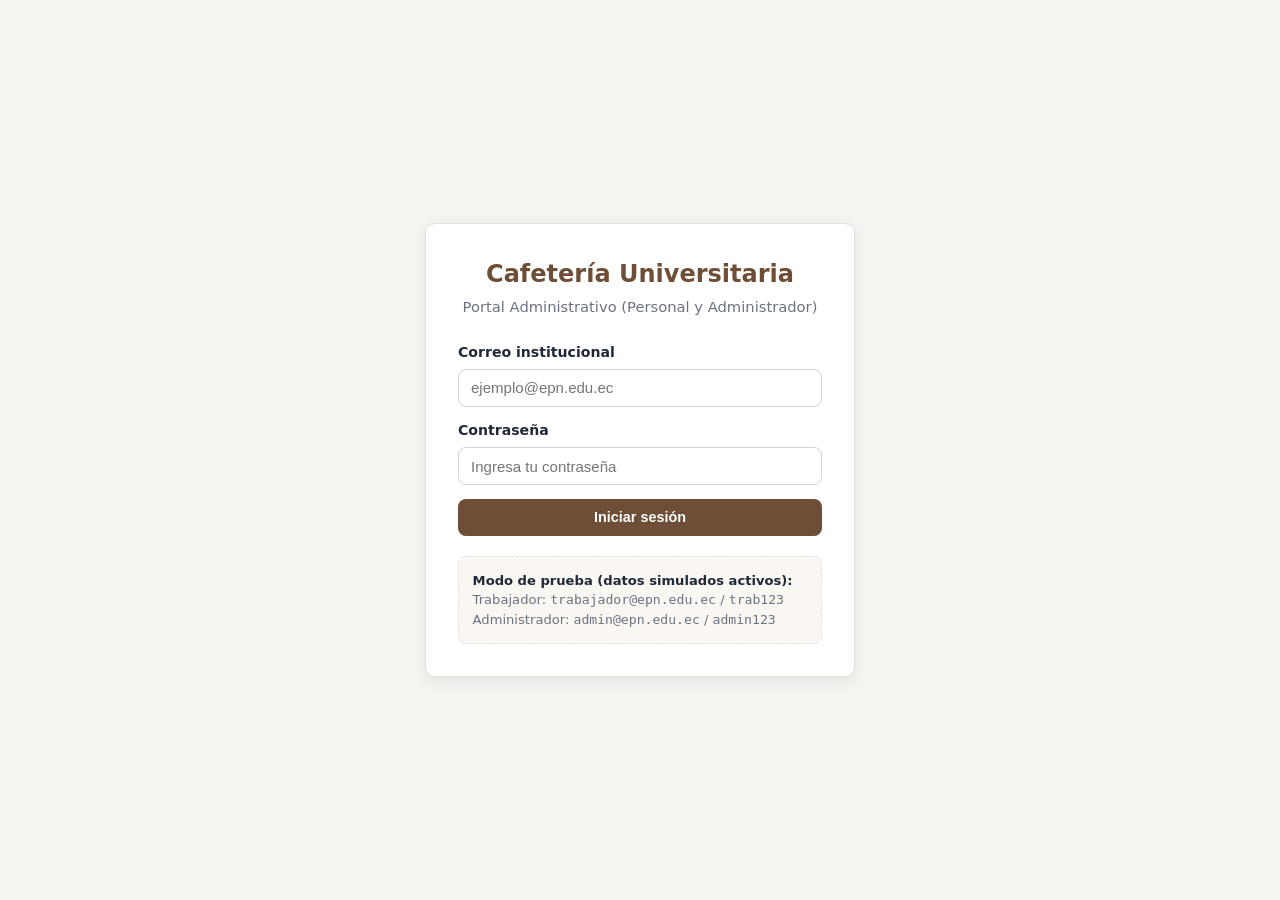
==== cafeteria/src/main/resources/static/admin/index.html @ 7d5e745f "feat: implementar interfaz administrativa modular para trabajador y administrador" ====
<!DOCTYPE html>
<html lang="es">
<head>
  <meta charset="UTF-8" />
  <meta name="viewport" content="width=device-width, initial-scale=1.0" />
  <title>Acceso Administrativo — Cafetería Universitaria</title>
  <link rel="stylesheet" href="css/styles.css" />
</head>
<body class="login-page">
  <!-- Tarjeta principal de inicio de sesión para Trabajador y Administrador -->
  <main class="login-card">
    <header class="login-header">
      <h1>Cafetería Universitaria</h1>
      <p>Portal Administrativo (Personal y Administrador)</p>
    </header>

    <!-- Contenedor dinámico para mostrar errores de autenticación -->
    <div id="login-error" class="alert alert-error hidden" role="alert"></div>

    <form id="form-login" novalidate>
      <div class="form-group">
        <label for="correo">Correo institucional</label>
        <input
          type="email"
          id="correo"
          name="correo"
          placeholder="ejemplo@epn.edu.ec"
          autocomplete="username"
          required
        />
      </div>

      <div class="form-group">
        <label for="contrasena">Contraseña</label>
        <input
          type="password"
          id="contrasena"
          name="contrasena"
          placeholder="Ingresa tu contraseña"
          autocomplete="current-password"
          required
        />
      </div>

      <button type="submit" id="btn-ingresar" class="btn btn-primary btn-block">
        Iniciar sesión
      </button>
    </form>

    <!-- Ayuda visible únicamente cuando la aplicación está en modo simulado (USE_MOCK = true) -->
    <aside id="mock-credentials" class="mock-help hidden">
      <strong>Modo de prueba (datos simulados activos):</strong><br />
      Trabajador: <code>trabajador@epn.edu.ec</code> / <code>trab123</code><br />
      Administrador: <code>admin@epn.edu.ec</code> / <code>admin123</code>
    </aside>
  </main>

  <script type="module" src="js/pages/login.js"></script>
</body>
</html>
---- cafeteria/src/main/resources/static/admin/css/styles.css ----
/* ==========================================================================
   Hoja de estilos del Frontend Administrativo — Cafetería Universitaria
   Diseño limpio, responsivo y de alto contraste para personal y administrador.
   ========================================================================== */

:root {
  --color-primario: #6f4e37;        /* Café espresso */
  --color-primario-oscuro: #4e3422;
  --color-acento: #d97706;          /* Ámbar cálido */
  --color-fondo: #f6f4f1;
  --color-superficie: #ffffff;
  --color-borde: #e5dfd7;
  --color-texto: #1f2937;
  --color-texto-suave: #6b7280;

  --color-exito: #15803d;
  --color-exito-bg: #dcfce7;
  --color-aviso: #b45309;
  --color-aviso-bg: #fef3c7;
  --color-error: #b91c1c;
  --color-error-bg: #fee2e2;
  --color-info: #1d4ed8;
  --color-info-bg: #dbeafe;

  --radio: 10px;
  --sombra: 0 4px 14px rgba(31, 41, 55, 0.08);
}

* {
  box-sizing: border-box;
  margin: 0;
  padding: 0;
}

body {
  font-family: "Segoe UI", system-ui, -apple-system, sans-serif;
  background-color: var(--color-fondo);
  color: var(--color-texto);
  line-height: 1.5;
  min-height: 100vh;
}

/* ==================== Encabezado superior ==================== */
.topbar {
  background-color: var(--color-primario);
  color: #ffffff;
  padding: 1rem 1.5rem;
  display: flex;
  flex-wrap: wrap;
  align-items: center;
  justify-content: space-between;
  gap: 1rem;
  box-shadow: var(--sombra);
}

.topbar-brand h1 {
  font-size: 1.25rem;
  font-weight: 700;
}

.topbar-brand span {
  font-size: 0.85rem;
  opacity: 0.9;
}

.topbar-user {
  display: flex;
  align-items: center;
  gap: 0.75rem;
  font-size: 0.9rem;
}

/* ==================== Contenedor principal ==================== */
.container {
  max-width: 1200px;
  margin: 1.5rem auto;
  padding: 0 1rem 2rem;
}

/* ==================== Pantalla de Login ==================== */
.login-page {
  display: flex;
  align-items: center;
  justify-content: center;
  padding: 1.5rem;
}

.login-card {
  background: var(--color-superficie);
  border: 1px solid var(--color-borde);
  border-radius: var(--radio);
  box-shadow: var(--sombra);
  width: 100%;
  max-width: 430px;
  padding: 2rem;
}

.login-header {
  text-align: center;
  margin-bottom: 1.5rem;
}

.login-header h1 {
  color: var(--color-primario);
  font-size: 1.5rem;
  margin-bottom: 0.25rem;
}

.login-header p {
  color: var(--color-texto-suave);
  font-size: 0.92rem;
}

.mock-help {
  margin-top: 1.25rem;
  padding: 0.85rem;
  background: #faf7f2;
  border: 1px dashed var(--color-borde);
  border-radius: 8px;
  font-size: 0.82rem;
  color: var(--color-texto-suave);
}

.mock-help strong {
  color: var(--color-texto);
}

/* ==================== Tarjetas y Secciones ==================== */
.card {
  background: var(--color-superficie);
  border: 1px solid var(--color-borde);
  border-radius: var(--radio);
  box-shadow: var(--sombra);
  padding: 1.25rem;
  margin-bottom: 1.25rem;
}

.card-header {
  display: flex;
  flex-wrap: wrap;
  align-items: center;
  justify-content: space-between;
  gap: 0.75rem;
  margin-bottom: 1rem;
  padding-bottom: 0.75rem;
  border-bottom: 1px solid var(--color-borde);
}

.card-header h2 {
  font-size: 1.15rem;
  color: var(--color-primario-oscuro);
}

/* ==================== Pestañas de navegación ==================== */
.tabs {
  display: flex;
  flex-wrap: wrap;
  gap: 0.5rem;
  margin-bottom: 1.25rem;
}

.tab-btn {
  background: var(--color-superficie);
  border: 1px solid var(--color-borde);
  color: var(--color-texto);
  padding: 0.65rem 1.1rem;
  border-radius: 8px;
  cursor: pointer;
  font-weight: 600;
  font-size: 0.92rem;
  transition: background 0.15s ease, color 0.15s ease;
}

.tab-btn:hover {
  background: #f3ede5;
}

.tab-btn.active {
  background: var(--color-primario);
  color: #ffffff;
  border-color: var(--color-primario);
}

.tab-panel {
  display: none;
}

.tab-panel.active {
  display: block;
}

/* ==================== Filtros y Formularios ==================== */
.form-grid {
  display: grid;
  grid-template-columns: repeat(auto-fit, minmax(210px, 1fr));
  gap: 1rem;
}

.form-group {
  display: flex;
  flex-direction: column;
  gap: 0.35rem;
  margin-bottom: 0.85rem;
}

.form-group label {
  font-size: 0.88rem;
  font-weight: 600;
  color: var(--color-texto);
}

.form-group input,
.form-group select {
  padding: 0.6rem 0.75rem;
  border: 1px solid #d1d5db;
  border-radius: 8px;
  font-size: 0.94rem;
  background: #ffffff;
}

.form-group input:focus,
.form-group select:focus {
  outline: 2px solid rgba(111, 78, 55, 0.25);
  border-color: var(--color-primario);
}

.toolbar {
  display: flex;
  flex-wrap: wrap;
  align-items: center;
  gap: 0.75rem;
  margin-bottom: 1rem;
}

.toolbar input,
.toolbar select {
  padding: 0.55rem 0.75rem;
  border: 1px solid #d1d5db;
  border-radius: 8px;
  font-size: 0.9rem;
}

/* ==================== Botones ==================== */
.btn {
  display: inline-flex;
  align-items: center;
  justify-content: center;
  gap: 0.4rem;
  padding: 0.6rem 1rem;
  border-radius: 8px;
  border: 1px solid transparent;
  font-size: 0.9rem;
  font-weight: 600;
  cursor: pointer;
  transition: opacity 0.15s ease, background 0.15s ease;
}

.btn:disabled {
  opacity: 0.55;
  cursor: not-allowed;
}

.btn-primary {
  background: var(--color-primario);
  color: #ffffff;
}

.btn-primary:hover:not(:disabled) {
  background: var(--color-primario-oscuro);
}

.btn-secondary {
  background: #e5e7eb;
  color: var(--color-texto);
}

.btn-secondary:hover:not(:disabled) {
  background: #d1d5db;
}

.btn-success {
  background: var(--color-exito);
  color: #ffffff;
}

.btn-warning {
  background: var(--color-acento);
  color: #ffffff;
}

.btn-danger {
  background: var(--color-error);
  color: #ffffff;
}

.btn-outline-light {
  background: transparent;
  color: #ffffff;
  border-color: rgba(255, 255, 255, 0.55);
}

.btn-outline-light:hover {
  background: rgba(255, 255, 255, 0.15);
}

.btn-sm {
  padding: 0.4rem 0.7rem;
  font-size: 0.82rem;
}

.btn-block {
  width: 100%;
}

/* ==================== Tablas ==================== */
.table-responsive {
  overflow-x: auto;
}

table {
  width: 100%;
  border-collapse: collapse;
  font-size: 0.92rem;
}

th,
td {
  text-align: left;
  padding: 0.75rem 0.65rem;
  border-bottom: 1px solid var(--color-borde);
  vertical-align: middle;
}

th {
  background: #faf7f2;
  color: var(--color-primario-oscuro);
  font-weight: 700;
  white-space: nowrap;
}

tr:hover td {
  background: #fcfaf7;
}

.actions-cell {
  display: flex;
  flex-wrap: wrap;
  gap: 0.4rem;
}

/* ==================== Badges de estado ==================== */
.badge {
  display: inline-block;
  padding: 0.25rem 0.6rem;
  border-radius: 999px;
  font-size: 0.78rem;
  font-weight: 700;
  white-space: nowrap;
}

.badge-pendiente {
  background: var(--color-aviso-bg);
  color: var(--color-aviso);
}

.badge-preparacion {
  background: var(--color-info-bg);
  color: var(--color-info);
}

.badge-listo {
  background: var(--color-exito-bg);
  color: var(--color-exito);
}

.badge-entregado {
  background: #e5e7eb;
  color: #374151;
}

.badge-disponible {
  background: var(--color-exito-bg);
  color: var(--color-exito);
}

.badge-no-disponible {
  background: var(--color-error-bg);
  color: var(--color-error);
}

/* ==================== Filtros de estado (píldoras) ==================== */
.status-pills {
  display: flex;
  flex-wrap: wrap;
  gap: 0.5rem;
  margin-bottom: 1rem;
}

.pill-btn {
  background: #f3f4f6;
  border: 1px solid var(--color-borde);
  border-radius: 999px;
  padding: 0.45rem 0.9rem;
  font-size: 0.86rem;
  font-weight: 600;
  cursor: pointer;
}

.pill-btn.active {
  background: var(--color-primario);
  color: #ffffff;
  border-color: var(--color-primario);
}

/* ==================== Alertas e Información ==================== */
.alert {
  padding: 0.85rem 1rem;
  border-radius: 8px;
  margin-bottom: 1rem;
  font-size: 0.9rem;
}

.alert-info {
  background: var(--color-info-bg);
  color: var(--color-info);
}

.alert-exito {
  background: var(--color-exito-bg);
  color: var(--color-exito);
}

.alert-aviso {
  background: var(--color-aviso-bg);
  color: var(--color-aviso);
}

.alert-error {
  background: var(--color-error-bg);
  color: var(--color-error);
}

.empty-state {
  text-align: center;
  padding: 2rem 1rem;
  color: var(--color-texto-suave);
}

/* ==================== Modales ==================== */
.modal-backdrop {
  position: fixed;
  inset: 0;
  background: rgba(17, 24, 39, 0.55);
  display: none;
  align-items: center;
  justify-content: center;
  padding: 1rem;
  z-index: 1000;
}

.modal-backdrop.open {
  display: flex;
}

.modal {
  background: var(--color-superficie);
  border-radius: var(--radio);
  width: 100%;
  max-width: 620px;
  max-height: 90vh;
  overflow-y: auto;
  padding: 1.5rem;
  box-shadow: 0 12px 30px rgba(0, 0, 0, 0.25);
}

.modal-header {
  display: flex;
  align-items: center;
  justify-content: space-between;
  margin-bottom: 1rem;
  padding-bottom: 0.75rem;
  border-bottom: 1px solid var(--color-borde);
}

.modal-footer {
  display: flex;
  justify-content: flex-end;
  gap: 0.6rem;
  margin-top: 1.25rem;
}

/* ==================== Toasts ==================== */
.toast-container {
  position: fixed;
  right: 1rem;
  bottom: 1rem;
  display: flex;
  flex-direction: column;
  gap: 0.5rem;
  z-index: 2000;
}

.toast {
  padding: 0.8rem 1.1rem;
  border-radius: 8px;
  color: #ffffff;
  font-size: 0.9rem;
  font-weight: 600;
  box-shadow: var(--sombra);
  transition: opacity 0.25s ease;
}

.toast-exito { background: var(--color-exito); }
.toast-error { background: var(--color-error); }
.toast-aviso { background: var(--color-acento); }
.toast-info { background: var(--color-info); }
.toast-oculto { opacity: 0; }

/* ==================== Utilidades ==================== */
.grid-2 {
  display: grid;
  grid-template-columns: repeat(auto-fit, minmax(320px, 1fr));
  gap: 1.25rem;
}

.text-muted {
  color: var(--color-texto-suave);
  font-size: 0.88rem;
}

.mt-1 { margin-top: 0.75rem; }
.hidden { display: none !important; }
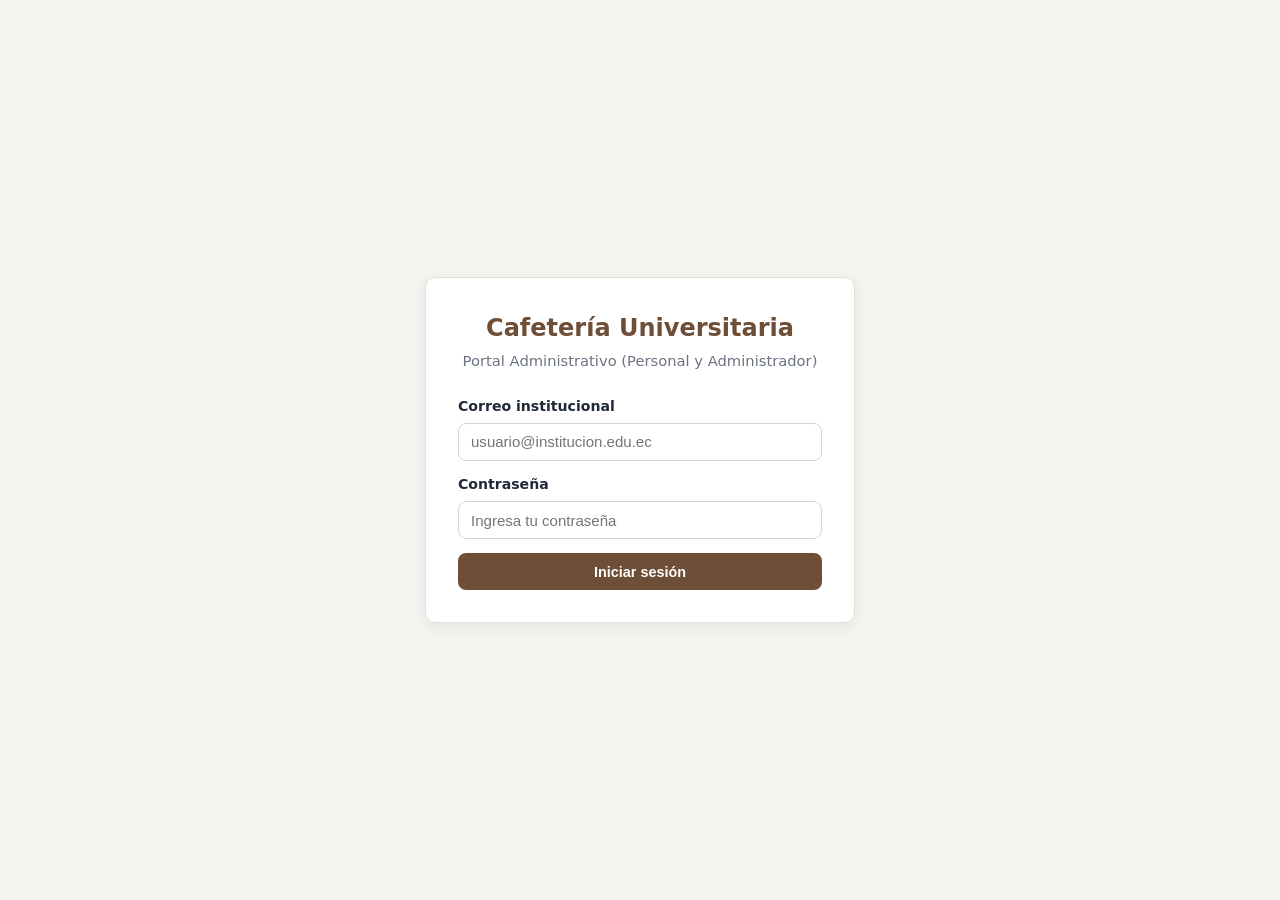
==== commit 370c5b41: "feat: integrar frontend administrativo con API REST real de Spring Boot y Supabase" ====
--- a/cafeteria/src/main/resources/static/admin/index.html
+++ b/cafeteria/src/main/resources/static/admin/index.html
@@ -14,7 +14,7 @@
       <p>Portal Administrativo (Personal y Administrador)</p>
     </header>
 
-    <!-- Contenedor dinámico para mostrar errores de autenticación -->
+    <!-- Contenedor dinámico para mostrar errores devueltos por el servidor -->
     <div id="login-error" class="alert alert-error hidden" role="alert"></div>
 
     <form id="form-login" novalidate>
@@ -24,7 +24,7 @@
           type="email"
           id="correo"
           name="correo"
-          placeholder="ejemplo@epn.edu.ec"
+          placeholder="usuario@institucion.edu.ec"
           autocomplete="username"
           required
         />
@@ -46,13 +46,6 @@
         Iniciar sesión
       </button>
     </form>
-
-    <!-- Ayuda visible únicamente cuando la aplicación está en modo simulado (USE_MOCK = true) -->
-    <aside id="mock-credentials" class="mock-help hidden">
-      <strong>Modo de prueba (datos simulados activos):</strong><br />
-      Trabajador: <code>trabajador@epn.edu.ec</code> / <code>trab123</code><br />
-      Administrador: <code>admin@epn.edu.ec</code> / <code>admin123</code>
-    </aside>
   </main>
 
   <script type="module" src="js/pages/login.js"></script>
--- a/cafeteria/src/main/resources/static/admin/css/styles.css
+++ b/cafeteria/src/main/resources/static/admin/css/styles.css
@@ -530,3 +530,55 @@
 
 .mt-1 { margin-top: 0.75rem; }
 .hidden { display: none !important; }
+
+/* ==================== Miniaturas de producto y paginación ==================== */
+.producto-thumb {
+  width: 48px;
+  height: 48px;
+  object-fit: cover;
+  border-radius: 6px;
+  border: 1px solid var(--color-borde);
+  background: #faf7f2;
+  display: block;
+}
+
+.producto-thumb-placeholder {
+  width: 48px;
+  height: 48px;
+  border-radius: 6px;
+  border: 1px dashed var(--color-borde);
+  background: #faf7f2;
+  color: var(--color-texto-suave);
+  font-size: 0.7rem;
+  display: flex;
+  align-items: center;
+  justify-content: center;
+  text-align: center;
+}
+
+.pagination-bar {
+  display: flex;
+  flex-wrap: wrap;
+  align-items: center;
+  justify-content: space-between;
+  gap: 0.75rem;
+  margin-top: 1rem;
+  padding-top: 0.75rem;
+  border-top: 1px solid var(--color-borde);
+}
+
+.timeline-list {
+  list-style: none;
+  display: flex;
+  flex-direction: column;
+  gap: 0.35rem;
+}
+
+.timeline-list li {
+  font-size: 0.85rem;
+}
+
+.checkbox-cell {
+  width: 36px;
+  text-align: center;
+}
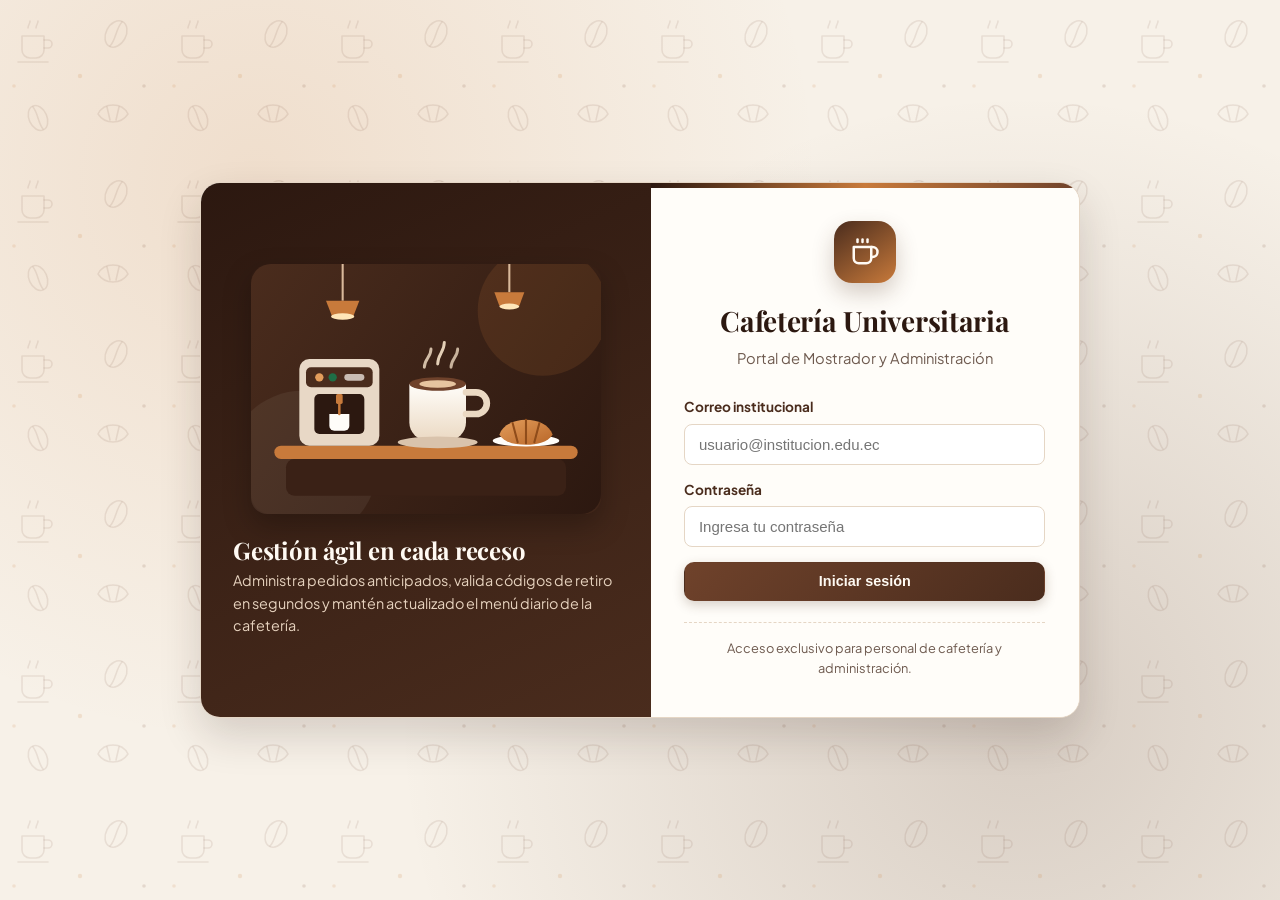
==== commit 70ada9c8: "style: aplicar diseno de cafeteria con carta visual e ilustraciones 2D" ====
--- a/cafeteria/src/main/resources/static/admin/index.html
+++ b/cafeteria/src/main/resources/static/admin/index.html
@@ -1,17 +1,46 @@
 <!DOCTYPE html>
 <html lang="es">
+
 <head>
   <meta charset="UTF-8" />
   <meta name="viewport" content="width=device-width, initial-scale=1.0" />
   <title>Acceso Administrativo — Cafetería Universitaria</title>
+  <link rel="preconnect" href="https://fonts.googleapis.com" />
+  <link rel="preconnect" href="https://fonts.gstatic.com" crossorigin />
+  <link
+    href="https://fonts.googleapis.com/css2?family=Playfair+Display:wght@600;700&family=Plus+Jakarta+Sans:wght@400;500;600;700&display=swap"
+    rel="stylesheet" />
   <link rel="stylesheet" href="css/styles.css" />
 </head>
+
 <body class="login-page">
-  <!-- Tarjeta principal de inicio de sesión para Trabajador y Administrador -->
-  <main class="login-card">
+  <!-- Contenedor dividido: ilustración 2D de cafetería + formulario de acceso -->
+  <div class="login-shell">
+    <section class="login-showcase" aria-label="Bienvenida a la cafetería">
+      <img src="img/hero-cafeteria.svg" alt="Mostrador de la cafetería universitaria con café y repostería" />
+      <div>
+        <h2>Gestión ágil en cada receso</h2>
+        <p>
+          Administra pedidos anticipados, valida códigos de retiro en segundos y mantén actualizado
+          el menú diario de la cafetería.
+        </p>
+      </div>
+    </section>
+
+    <main class="login-card">
     <header class="login-header">
+      <div class="login-emblem" aria-hidden="true">
+        <svg width="30" height="30" viewBox="0 0 24 24" fill="none" stroke="currentColor" stroke-width="2"
+          stroke-linecap="round" stroke-linejoin="round">
+          <path d="M17 8h1a4 4 0 1 1 0 8h-1" />
+          <path d="M3 8h14v9a4 4 0 0 1-4 4H7a4 4 0 0 1-4-4Z" />
+          <line x1="6" y1="2" x2="6" y2="4" />
+          <line x1="10" y1="2" x2="10" y2="4" />
+          <line x1="14" y1="2" x2="14" y2="4" />
+        </svg>
+      </div>
       <h1>Cafetería Universitaria</h1>
-      <p>Portal Administrativo (Personal y Administrador)</p>
+      <p>Portal de Mostrador y Administración</p>
     </header>
 
     <!-- Contenedor dinámico para mostrar errores devueltos por el servidor -->
@@ -20,34 +49,28 @@
     <form id="form-login" novalidate>
       <div class="form-group">
         <label for="correo">Correo institucional</label>
-        <input
-          type="email"
-          id="correo"
-          name="correo"
-          placeholder="usuario@institucion.edu.ec"
-          autocomplete="username"
-          required
-        />
+        <input type="email" id="correo" name="correo" placeholder="usuario@institucion.edu.ec" autocomplete="username"
+          required />
       </div>
 
       <div class="form-group">
         <label for="contrasena">Contraseña</label>
-        <input
-          type="password"
-          id="contrasena"
-          name="contrasena"
-          placeholder="Ingresa tu contraseña"
-          autocomplete="current-password"
-          required
-        />
+        <input type="password" id="contrasena" name="contrasena" placeholder="Ingresa tu contraseña"
+          autocomplete="current-password" required />
       </div>
 
       <button type="submit" id="btn-ingresar" class="btn btn-primary btn-block">
         Iniciar sesión
       </button>
     </form>
-  </main>
+
+    <p class="login-footer-note">
+      Acceso exclusivo para personal de cafetería y administración.
+    </p>
+    </main>
+  </div>
 
   <script type="module" src="js/pages/login.js"></script>
 </body>
-</html>
+
+</html>
--- a/cafeteria/src/main/resources/static/admin/css/styles.css
+++ b/cafeteria/src/main/resources/static/admin/css/styles.css
@@ -1,29 +1,40 @@
 /* ==========================================================================
-   Hoja de estilos del Frontend Administrativo — Cafetería Universitaria
-   Diseño limpio, responsivo y de alto contraste para personal y administrador.
+   Hoja de estilos — Cafetería Universitaria (Diseño Café Artesanal / POS)
+   Sistema visual unificado para Login, Panel del Trabajador y Administrador.
    ========================================================================== */
 
 :root {
-  --color-primario: #6f4e37;        /* Café espresso */
-  --color-primario-oscuro: #4e3422;
-  --color-acento: #d97706;          /* Ámbar cálido */
-  --color-fondo: #f6f4f1;
-  --color-superficie: #ffffff;
-  --color-borde: #e5dfd7;
-  --color-texto: #1f2937;
-  --color-texto-suave: #6b7280;
-
-  --color-exito: #15803d;
-  --color-exito-bg: #dcfce7;
-  --color-aviso: #b45309;
-  --color-aviso-bg: #fef3c7;
-  --color-error: #b91c1c;
-  --color-error-bg: #fee2e2;
-  --color-info: #1d4ed8;
-  --color-info-bg: #dbeafe;
-
-  --radio: 10px;
-  --sombra: 0 4px 14px rgba(31, 41, 55, 0.08);
+  /* Paleta principal de cafetería */
+  --cafe-espresso: #2c1810;
+  --cafe-tostado: #4a2c1d;
+  --cafe-moka: #6f422b;
+  --cafe-caramelo: #c87a3b;
+  --cafe-caramelo-oscuro: #a85f24;
+  --cafe-crema: #f7f1e8;
+  --cafe-latte: #efe5d8;
+  --cafe-superficie: #fffdf9;
+  --cafe-borde: #e5d6c5;
+
+  /* Tipografía y neutros cálidos */
+  --texto-principal: #231814;
+  --texto-secundario: #6e5a4f;
+
+  /* Estados operativos del mostrador */
+  --estado-exito: #1e6f46;
+  --estado-exito-bg: #e3f5ec;
+  --estado-aviso: #b45309;
+  --estado-aviso-bg: #fef3c7;
+  --estado-info: #1d4ed8;
+  --estado-info-bg: #e0ecff;
+  --estado-error: #b42318;
+  --estado-error-bg: #fde8e8;
+
+  /* Dimensiones y elevación */
+  --radio-sm: 8px;
+  --radio-md: 14px;
+  --radio-lg: 20px;
+  --sombra-suave: 0 6px 20px rgba(44, 24, 16, 0.07);
+  --sombra-elevada: 0 18px 42px rgba(44, 24, 16, 0.16);
 }
 
 * {
@@ -33,106 +44,269 @@
 }
 
 body {
-  font-family: "Segoe UI", system-ui, -apple-system, sans-serif;
-  background-color: var(--color-fondo);
-  color: var(--color-texto);
-  line-height: 1.5;
+  font-family: "Plus Jakarta Sans", "Segoe UI", system-ui, -apple-system, sans-serif;
+  background-color: var(--cafe-crema);
+  background-image:
+    url("../img/cafe-pattern.svg"),
+    radial-gradient(circle at 12% 10%, rgba(200, 122, 59, 0.08), transparent 38%),
+    radial-gradient(circle at 88% 85%, rgba(111, 66, 43, 0.07), transparent 42%);
+  background-size: 160px 160px, auto, auto;
+  color: var(--texto-principal);
+  line-height: 1.55;
   min-height: 100vh;
 }
 
-/* ==================== Encabezado superior ==================== */
+h1,
+h2,
+h3 {
+  font-family: "Playfair Display", Georgia, serif;
+  letter-spacing: -0.01em;
+}
+
+/* ==================== Encabezado superior (Barra Espresso) ==================== */
 .topbar {
-  background-color: var(--color-primario);
-  color: #ffffff;
-  padding: 1rem 1.5rem;
+  background: linear-gradient(135deg, var(--cafe-espresso) 0%, var(--cafe-tostado) 60%, var(--cafe-moka) 100%);
+  color: #fffaf3;
+  padding: 1.05rem 1.75rem;
   display: flex;
   flex-wrap: wrap;
   align-items: center;
   justify-content: space-between;
   gap: 1rem;
-  box-shadow: var(--sombra);
+  border-bottom: 3px solid var(--cafe-caramelo);
+  box-shadow: 0 8px 24px rgba(44, 24, 16, 0.18);
+  position: sticky;
+  top: 0;
+  z-index: 50;
+}
+
+.topbar-brand {
+  display: flex;
+  align-items: center;
+  gap: 0.85rem;
+}
+
+.brand-icon {
+  width: 44px;
+  height: 44px;
+  border-radius: 12px;
+  background: rgba(255, 250, 243, 0.14);
+  border: 1px solid rgba(255, 250, 243, 0.22);
+  display: flex;
+  align-items: center;
+  justify-content: center;
+  color: #f6c48f;
+  flex-shrink: 0;
 }
 
 .topbar-brand h1 {
-  font-size: 1.25rem;
+  font-size: 1.38rem;
   font-weight: 700;
+  line-height: 1.2;
 }
 
 .topbar-brand span {
-  font-size: 0.85rem;
-  opacity: 0.9;
+  display: block;
+  font-size: 0.82rem;
+  color: #e6d2be;
+  font-weight: 500;
 }
 
 .topbar-user {
   display: flex;
   align-items: center;
   gap: 0.75rem;
-  font-size: 0.9rem;
+  font-size: 0.88rem;
+  background: rgba(255, 250, 243, 0.1);
+  border: 1px solid rgba(255, 250, 243, 0.18);
+  padding: 0.42rem 0.55rem 0.42rem 0.95rem;
+  border-radius: 999px;
 }
 
 /* ==================== Contenedor principal ==================== */
 .container {
-  max-width: 1200px;
-  margin: 1.5rem auto;
-  padding: 0 1rem 2rem;
-}
-
-/* ==================== Pantalla de Login ==================== */
+  max-width: 1240px;
+  margin: 1.75rem auto;
+  padding: 0 1.25rem 2.5rem;
+}
+
+/* ==================== Pantalla de Login (Ambiente Cafetería) ==================== */
 .login-page {
   display: flex;
   align-items: center;
   justify-content: center;
   padding: 1.5rem;
+  background-color: var(--cafe-crema);
+  background-image:
+    url("../img/cafe-pattern.svg"),
+    radial-gradient(circle at 20% 20%, rgba(200, 122, 59, 0.16), transparent 45%),
+    radial-gradient(circle at 80% 80%, rgba(74, 44, 29, 0.18), transparent 50%);
+  background-size: 160px 160px, auto, auto;
+}
+
+.login-shell {
+  display: grid;
+  grid-template-columns: 1.05fr 1fr;
+  width: 100%;
+  max-width: 880px;
+  background: var(--cafe-superficie);
+  border: 1px solid var(--cafe-borde);
+  border-radius: var(--radio-lg);
+  box-shadow: var(--sombra-elevada);
+  overflow: hidden;
+}
+
+.login-showcase {
+  background: linear-gradient(155deg, var(--cafe-espresso) 0%, var(--cafe-tostado) 100%);
+  color: #fffaf3;
+  padding: 2.25rem 2rem;
+  display: flex;
+  flex-direction: column;
+  justify-content: center;
+  gap: 1.15rem;
+}
+
+.login-showcase img {
+  width: 100%;
+  max-width: 350px;
+  margin: 0 auto;
+  border-radius: 16px;
+  box-shadow: 0 12px 28px rgba(0, 0, 0, 0.25);
+  display: block;
+}
+
+.login-showcase h2 {
+  font-size: 1.5rem;
+  color: #fffaf3;
+}
+
+.login-showcase p {
+  font-size: 0.9rem;
+  color: #e6d2be;
 }
 
 .login-card {
-  background: var(--color-superficie);
-  border: 1px solid var(--color-borde);
-  border-radius: var(--radio);
-  box-shadow: var(--sombra);
+  background: var(--cafe-superficie);
   width: 100%;
-  max-width: 430px;
-  padding: 2rem;
+  padding: 2.35rem 2.1rem;
+  position: relative;
+  display: flex;
+  flex-direction: column;
+  justify-content: center;
+}
+
+.login-card::before {
+  content: "";
+  position: absolute;
+  top: 0;
+  left: 0;
+  right: 0;
+  height: 5px;
+  background: linear-gradient(90deg, var(--cafe-espresso), var(--cafe-caramelo), var(--cafe-moka));
+}
+
+/* Banner de bienvenida 2D en los paneles */
+.welcome-banner {
+  background: linear-gradient(135deg, #3c2216 0%, #5e3824 65%, #7c4c30 100%);
+  color: #fffaf3;
+  border-radius: var(--radio-md);
+  padding: 1.25rem 1.5rem;
+  margin-bottom: 1.35rem;
+  display: flex;
+  flex-wrap: wrap;
+  align-items: center;
+  justify-content: space-between;
+  gap: 1rem;
+  box-shadow: var(--sombra-suave);
+  border: 1px solid rgba(200, 122, 59, 0.35);
+}
+
+.welcome-banner-text h2 {
+  font-size: 1.4rem;
+  color: #fffaf3;
+  margin-bottom: 0.25rem;
+}
+
+.welcome-banner-text p {
+  font-size: 0.9rem;
+  color: #ebd9c3;
+  max-width: 560px;
+}
+
+.welcome-banner-art {
+  width: 175px;
+  height: auto;
+  border-radius: 12px;
+  box-shadow: 0 8px 18px rgba(0, 0, 0, 0.22);
+  flex-shrink: 0;
+}
+
+@media (max-width: 780px) {
+  .login-shell {
+    grid-template-columns: 1fr;
+    max-width: 440px;
+  }
+
+  .login-showcase {
+    padding: 1.5rem;
+    text-align: center;
+  }
+
+  .login-showcase img {
+    max-width: 240px;
+  }
+
+  .welcome-banner-art {
+    width: 130px;
+  }
+}
+
+.login-emblem {
+  width: 62px;
+  height: 62px;
+  margin: 0 auto 1rem;
+  border-radius: 18px;
+  background: linear-gradient(145deg, var(--cafe-tostado), var(--cafe-caramelo));
+  color: #fffaf3;
+  display: flex;
+  align-items: center;
+  justify-content: center;
+  box-shadow: 0 10px 22px rgba(74, 44, 29, 0.24);
 }
 
 .login-header {
   text-align: center;
-  margin-bottom: 1.5rem;
+  margin-bottom: 1.65rem;
 }
 
 .login-header h1 {
-  color: var(--color-primario);
-  font-size: 1.5rem;
-  margin-bottom: 0.25rem;
+  color: var(--cafe-espresso);
+  font-size: 1.75rem;
+  margin-bottom: 0.3rem;
 }
 
 .login-header p {
-  color: var(--color-texto-suave);
+  color: var(--texto-secundario);
   font-size: 0.92rem;
 }
 
-.mock-help {
-  margin-top: 1.25rem;
-  padding: 0.85rem;
-  background: #faf7f2;
-  border: 1px dashed var(--color-borde);
-  border-radius: 8px;
-  font-size: 0.82rem;
-  color: var(--color-texto-suave);
-}
-
-.mock-help strong {
-  color: var(--color-texto);
+.login-footer-note {
+  margin-top: 1.35rem;
+  padding-top: 1rem;
+  border-top: 1px dashed var(--cafe-borde);
+  text-align: center;
+  font-size: 0.8rem;
+  color: var(--texto-secundario);
 }
 
 /* ==================== Tarjetas y Secciones ==================== */
 .card {
-  background: var(--color-superficie);
-  border: 1px solid var(--color-borde);
-  border-radius: var(--radio);
-  box-shadow: var(--sombra);
-  padding: 1.25rem;
-  margin-bottom: 1.25rem;
+  background: var(--cafe-superficie);
+  border: 1px solid var(--cafe-borde);
+  border-radius: var(--radio-md);
+  box-shadow: var(--sombra-suave);
+  padding: 1.45rem;
+  margin-bottom: 1.4rem;
 }
 
 .card-header {
@@ -140,45 +314,50 @@
   flex-wrap: wrap;
   align-items: center;
   justify-content: space-between;
-  gap: 0.75rem;
-  margin-bottom: 1rem;
-  padding-bottom: 0.75rem;
-  border-bottom: 1px solid var(--color-borde);
+  gap: 0.85rem;
+  margin-bottom: 1.15rem;
+  padding-bottom: 0.85rem;
+  border-bottom: 1px solid var(--cafe-latte);
 }
 
 .card-header h2 {
-  font-size: 1.15rem;
-  color: var(--color-primario-oscuro);
+  font-size: 1.28rem;
+  color: var(--cafe-espresso);
 }
 
 /* ==================== Pestañas de navegación ==================== */
 .tabs {
-  display: flex;
+  display: inline-flex;
   flex-wrap: wrap;
-  gap: 0.5rem;
-  margin-bottom: 1.25rem;
+  gap: 0.45rem;
+  margin-bottom: 1.4rem;
+  background: var(--cafe-latte);
+  padding: 0.4rem;
+  border-radius: 12px;
+  border: 1px solid var(--cafe-borde);
 }
 
 .tab-btn {
-  background: var(--color-superficie);
-  border: 1px solid var(--color-borde);
-  color: var(--color-texto);
-  padding: 0.65rem 1.1rem;
-  border-radius: 8px;
+  background: transparent;
+  border: none;
+  color: var(--cafe-tostado);
+  padding: 0.65rem 1.2rem;
+  border-radius: 9px;
   cursor: pointer;
   font-weight: 600;
   font-size: 0.92rem;
-  transition: background 0.15s ease, color 0.15s ease;
+  transition: all 0.18s ease;
 }
 
 .tab-btn:hover {
-  background: #f3ede5;
+  background: rgba(255, 253, 249, 0.7);
+  color: var(--cafe-espresso);
 }
 
 .tab-btn.active {
-  background: var(--color-primario);
-  color: #ffffff;
-  border-color: var(--color-primario);
+  background: var(--cafe-espresso);
+  color: #fffaf3;
+  box-shadow: 0 4px 12px rgba(44, 24, 16, 0.22);
 }
 
 .tab-panel {
@@ -187,57 +366,145 @@
 
 .tab-panel.active {
   display: block;
-}
-
-/* ==================== Filtros y Formularios ==================== */
+  animation: fadeInPanel 0.2s ease;
+}
+
+@keyframes fadeInPanel {
+  from {
+    opacity: 0;
+    transform: translateY(4px);
+  }
+
+  to {
+    opacity: 1;
+    transform: translateY(0);
+  }
+}
+
+/* ==================== Tablero de contadores de pedidos ==================== */
+.status-pills {
+  display: grid;
+  grid-template-columns: repeat(auto-fit, minmax(165px, 1fr));
+  gap: 0.75rem;
+  margin-bottom: 1.25rem;
+}
+
+.pill-btn {
+  background: #faf5ee;
+  border: 1px solid var(--cafe-borde);
+  border-radius: 12px;
+  padding: 0.8rem 1rem;
+  font-size: 0.88rem;
+  font-weight: 600;
+  color: var(--cafe-tostado);
+  cursor: pointer;
+  display: flex;
+  align-items: center;
+  justify-content: space-between;
+  transition: transform 0.15s ease, box-shadow 0.15s ease, background 0.15s ease;
+}
+
+.pill-btn:hover {
+  transform: translateY(-2px);
+  background: #fffdf9;
+  box-shadow: 0 6px 14px rgba(44, 24, 16, 0.08);
+}
+
+.pill-btn span {
+  display: inline-flex;
+  align-items: center;
+  justify-content: center;
+  min-width: 28px;
+  height: 26px;
+  padding: 0 0.45rem;
+  border-radius: 999px;
+  background: var(--cafe-latte);
+  color: var(--cafe-espresso);
+  font-weight: 700;
+  font-size: 0.85rem;
+}
+
+.pill-btn.active {
+  background: linear-gradient(135deg, var(--cafe-tostado), var(--cafe-moka));
+  color: #fffaf3;
+  border-color: var(--cafe-tostado);
+  box-shadow: 0 8px 18px rgba(74, 44, 29, 0.2);
+}
+
+.pill-btn.active span {
+  background: rgba(255, 250, 243, 0.22);
+  color: #ffffff;
+}
+
+/* ==================== Formularios y Filtros ==================== */
 .form-grid {
   display: grid;
-  grid-template-columns: repeat(auto-fit, minmax(210px, 1fr));
+  grid-template-columns: repeat(auto-fit, minmax(215px, 1fr));
   gap: 1rem;
 }
 
 .form-group {
   display: flex;
   flex-direction: column;
-  gap: 0.35rem;
-  margin-bottom: 0.85rem;
+  gap: 0.4rem;
+  margin-bottom: 0.9rem;
 }
 
 .form-group label {
-  font-size: 0.88rem;
-  font-weight: 600;
-  color: var(--color-texto);
+  font-size: 0.85rem;
+  font-weight: 700;
+  color: var(--cafe-tostado);
 }
 
 .form-group input,
 .form-group select {
-  padding: 0.6rem 0.75rem;
-  border: 1px solid #d1d5db;
-  border-radius: 8px;
+  padding: 0.68rem 0.85rem;
+  border: 1.5px solid var(--cafe-borde);
+  border-radius: var(--radio-sm);
   font-size: 0.94rem;
+  color: var(--texto-principal);
   background: #ffffff;
+  transition: border-color 0.15s ease, box-shadow 0.15s ease;
 }
 
 .form-group input:focus,
 .form-group select:focus {
-  outline: 2px solid rgba(111, 78, 55, 0.25);
-  border-color: var(--color-primario);
+  outline: none;
+  border-color: var(--cafe-caramelo);
+  box-shadow: 0 0 0 3px rgba(200, 122, 59, 0.18);
+}
+
+.code-input {
+  font-family: "Consolas", "Courier New", monospace;
+  font-size: 1.15rem !important;
+  font-weight: 700;
+  letter-spacing: 0.22em;
+  text-transform: uppercase;
+  text-align: center;
 }
 
 .toolbar {
   display: flex;
   flex-wrap: wrap;
   align-items: center;
-  gap: 0.75rem;
+  gap: 0.65rem;
   margin-bottom: 1rem;
 }
 
 .toolbar input,
 .toolbar select {
-  padding: 0.55rem 0.75rem;
-  border: 1px solid #d1d5db;
-  border-radius: 8px;
-  font-size: 0.9rem;
+  padding: 0.56rem 0.8rem;
+  border: 1.5px solid var(--cafe-borde);
+  border-radius: var(--radio-sm);
+  font-size: 0.88rem;
+  background: #ffffff;
+  color: var(--texto-principal);
+}
+
+.toolbar input:focus,
+.toolbar select:focus {
+  outline: none;
+  border-color: var(--cafe-caramelo);
 }
 
 /* ==================== Botones ==================== */
@@ -245,14 +512,18 @@
   display: inline-flex;
   align-items: center;
   justify-content: center;
-  gap: 0.4rem;
-  padding: 0.6rem 1rem;
-  border-radius: 8px;
+  gap: 0.45rem;
+  padding: 0.66rem 1.1rem;
+  border-radius: 10px;
   border: 1px solid transparent;
   font-size: 0.9rem;
   font-weight: 600;
   cursor: pointer;
-  transition: opacity 0.15s ease, background 0.15s ease;
+  transition: transform 0.12s ease, background 0.15s ease, box-shadow 0.15s ease;
+}
+
+.btn:hover:not(:disabled) {
+  transform: translateY(-1px);
 }
 
 .btn:disabled {
@@ -261,196 +532,219 @@
 }
 
 .btn-primary {
-  background: var(--color-primario);
+  background: linear-gradient(135deg, var(--cafe-moka), var(--cafe-tostado));
+  color: #fffaf3;
+  box-shadow: 0 4px 12px rgba(74, 44, 29, 0.22);
+}
+
+.btn-primary:hover:not(:disabled) {
+  background: linear-gradient(135deg, var(--cafe-tostado), var(--cafe-espresso));
+}
+
+.btn-secondary {
+  background: var(--cafe-latte);
+  color: var(--cafe-espresso);
+  border-color: var(--cafe-borde);
+}
+
+.btn-secondary:hover:not(:disabled) {
+  background: #e6d7c4;
+}
+
+.btn-success {
+  background: var(--estado-exito);
   color: #ffffff;
 }
 
-.btn-primary:hover:not(:disabled) {
-  background: var(--color-primario-oscuro);
-}
-
-.btn-secondary {
-  background: #e5e7eb;
-  color: var(--color-texto);
-}
-
-.btn-secondary:hover:not(:disabled) {
-  background: #d1d5db;
-}
-
-.btn-success {
-  background: var(--color-exito);
+.btn-success:hover:not(:disabled) {
+  background: #175938;
+}
+
+.btn-warning {
+  background: var(--cafe-caramelo);
   color: #ffffff;
 }
 
-.btn-warning {
-  background: var(--color-acento);
+.btn-warning:hover:not(:disabled) {
+  background: var(--cafe-caramelo-oscuro);
+}
+
+.btn-danger {
+  background: var(--estado-error);
   color: #ffffff;
 }
 
-.btn-danger {
-  background: var(--color-error);
-  color: #ffffff;
+.btn-danger:hover:not(:disabled) {
+  background: #911c13;
 }
 
 .btn-outline-light {
-  background: transparent;
-  color: #ffffff;
-  border-color: rgba(255, 255, 255, 0.55);
+  background: rgba(255, 250, 243, 0.12);
+  color: #fffaf3;
+  border-color: rgba(255, 250, 243, 0.35);
+  border-radius: 999px;
 }
 
 .btn-outline-light:hover {
-  background: rgba(255, 255, 255, 0.15);
+  background: rgba(255, 250, 243, 0.24);
 }
 
 .btn-sm {
-  padding: 0.4rem 0.7rem;
+  padding: 0.42rem 0.78rem;
   font-size: 0.82rem;
+  border-radius: 8px;
 }
 
 .btn-block {
   width: 100%;
 }
 
-/* ==================== Tablas ==================== */
+/* ==================== Tablas de Mostrador ==================== */
 .table-responsive {
   overflow-x: auto;
+  border: 1px solid var(--cafe-latte);
+  border-radius: 12px;
 }
 
 table {
   width: 100%;
   border-collapse: collapse;
-  font-size: 0.92rem;
+  font-size: 0.91rem;
+  font-variant-numeric: tabular-nums;
 }
 
 th,
 td {
   text-align: left;
-  padding: 0.75rem 0.65rem;
-  border-bottom: 1px solid var(--color-borde);
+  padding: 0.85rem 0.8rem;
+  border-bottom: 1px solid var(--cafe-latte);
   vertical-align: middle;
 }
 
 th {
-  background: #faf7f2;
-  color: var(--color-primario-oscuro);
+  background: #f5ede2;
+  color: var(--cafe-tostado);
+  font-size: 0.8rem;
+  text-transform: uppercase;
+  letter-spacing: 0.04em;
   font-weight: 700;
   white-space: nowrap;
 }
 
-tr:hover td {
-  background: #fcfaf7;
+tbody tr:last-child td {
+  border-bottom: none;
+}
+
+tbody tr:hover td {
+  background: #fcf8f2;
 }
 
 .actions-cell {
   display: flex;
   flex-wrap: wrap;
-  gap: 0.4rem;
+  gap: 0.45rem;
 }
 
 /* ==================== Badges de estado ==================== */
 .badge {
-  display: inline-block;
-  padding: 0.25rem 0.6rem;
+  display: inline-flex;
+  align-items: center;
+  gap: 0.35rem;
+  padding: 0.28rem 0.7rem;
   border-radius: 999px;
   font-size: 0.78rem;
   font-weight: 700;
   white-space: nowrap;
 }
 
+.badge::before {
+  content: "";
+  width: 7px;
+  height: 7px;
+  border-radius: 50%;
+  background: currentColor;
+}
+
 .badge-pendiente {
-  background: var(--color-aviso-bg);
-  color: var(--color-aviso);
+  background: var(--estado-aviso-bg);
+  color: var(--estado-aviso);
 }
 
 .badge-preparacion {
-  background: var(--color-info-bg);
-  color: var(--color-info);
+  background: var(--estado-info-bg);
+  color: var(--estado-info);
 }
 
 .badge-listo {
-  background: var(--color-exito-bg);
-  color: var(--color-exito);
+  background: var(--estado-exito-bg);
+  color: var(--estado-exito);
 }
 
 .badge-entregado {
-  background: #e5e7eb;
-  color: #374151;
+  background: #ebe4dc;
+  color: #5b4b42;
 }
 
 .badge-disponible {
-  background: var(--color-exito-bg);
-  color: var(--color-exito);
+  background: var(--estado-exito-bg);
+  color: var(--estado-exito);
 }
 
 .badge-no-disponible {
-  background: var(--color-error-bg);
-  color: var(--color-error);
-}
-
-/* ==================== Filtros de estado (píldoras) ==================== */
-.status-pills {
-  display: flex;
-  flex-wrap: wrap;
-  gap: 0.5rem;
-  margin-bottom: 1rem;
-}
-
-.pill-btn {
-  background: #f3f4f6;
-  border: 1px solid var(--color-borde);
-  border-radius: 999px;
-  padding: 0.45rem 0.9rem;
-  font-size: 0.86rem;
-  font-weight: 600;
-  cursor: pointer;
-}
-
-.pill-btn.active {
-  background: var(--color-primario);
-  color: #ffffff;
-  border-color: var(--color-primario);
-}
-
-/* ==================== Alertas e Información ==================== */
+  background: var(--estado-error-bg);
+  color: var(--estado-error);
+}
+
+/* ==================== Ticket de retiro y alertas ==================== */
+.retiro-box {
+  background: #faf4eb;
+  border: 1.5px dashed var(--cafe-caramelo);
+  border-radius: var(--radio-md);
+  padding: 1.25rem;
+  margin-top: 1rem;
+}
+
 .alert {
-  padding: 0.85rem 1rem;
-  border-radius: 8px;
+  padding: 0.9rem 1.05rem;
+  border-radius: 10px;
   margin-bottom: 1rem;
   font-size: 0.9rem;
+  border-left: 4px solid currentColor;
 }
 
 .alert-info {
-  background: var(--color-info-bg);
-  color: var(--color-info);
+  background: var(--estado-info-bg);
+  color: var(--estado-info);
 }
 
 .alert-exito {
-  background: var(--color-exito-bg);
-  color: var(--color-exito);
+  background: var(--estado-exito-bg);
+  color: var(--estado-exito);
 }
 
 .alert-aviso {
-  background: var(--color-aviso-bg);
-  color: var(--color-aviso);
+  background: var(--estado-aviso-bg);
+  color: var(--estado-aviso);
 }
 
 .alert-error {
-  background: var(--color-error-bg);
-  color: var(--color-error);
+  background: var(--estado-error-bg);
+  color: var(--estado-error);
 }
 
 .empty-state {
   text-align: center;
-  padding: 2rem 1rem;
-  color: var(--color-texto-suave);
+  padding: 2.25rem 1rem;
+  color: var(--texto-secundario);
+  font-style: italic;
 }
 
 /* ==================== Modales ==================== */
 .modal-backdrop {
   position: fixed;
   inset: 0;
-  background: rgba(17, 24, 39, 0.55);
+  background: rgba(28, 16, 11, 0.58);
+  backdrop-filter: blur(4px);
   display: none;
   align-items: center;
   justify-content: center;
@@ -463,14 +757,15 @@
 }
 
 .modal {
-  background: var(--color-superficie);
-  border-radius: var(--radio);
+  background: var(--cafe-superficie);
+  border: 1px solid var(--cafe-borde);
+  border-radius: var(--radio-md);
   width: 100%;
-  max-width: 620px;
+  max-width: 640px;
   max-height: 90vh;
   overflow-y: auto;
-  padding: 1.5rem;
-  box-shadow: 0 12px 30px rgba(0, 0, 0, 0.25);
+  padding: 1.6rem;
+  box-shadow: var(--sombra-elevada);
 }
 
 .modal-header {
@@ -478,8 +773,13 @@
   align-items: center;
   justify-content: space-between;
   margin-bottom: 1rem;
-  padding-bottom: 0.75rem;
-  border-bottom: 1px solid var(--color-borde);
+  padding-bottom: 0.8rem;
+  border-bottom: 1px solid var(--cafe-latte);
+}
+
+.modal-header h3 {
+  color: var(--cafe-espresso);
+  font-size: 1.25rem;
 }
 
 .modal-footer {
@@ -489,32 +789,283 @@
   margin-top: 1.25rem;
 }
 
-/* ==================== Toasts ==================== */
+/* ==================== Notificaciones Toast ==================== */
 .toast-container {
   position: fixed;
-  right: 1rem;
-  bottom: 1rem;
+  right: 1.25rem;
+  bottom: 1.25rem;
   display: flex;
   flex-direction: column;
-  gap: 0.5rem;
+  gap: 0.55rem;
   z-index: 2000;
 }
 
 .toast {
-  padding: 0.8rem 1.1rem;
-  border-radius: 8px;
+  padding: 0.85rem 1.2rem;
+  border-radius: 10px;
   color: #ffffff;
   font-size: 0.9rem;
   font-weight: 600;
-  box-shadow: var(--sombra);
+  box-shadow: var(--sombra-elevada);
   transition: opacity 0.25s ease;
 }
 
-.toast-exito { background: var(--color-exito); }
-.toast-error { background: var(--color-error); }
-.toast-aviso { background: var(--color-acento); }
-.toast-info { background: var(--color-info); }
-.toast-oculto { opacity: 0; }
+.toast-exito {
+  background: var(--estado-exito);
+}
+
+.toast-error {
+  background: var(--estado-error);
+}
+
+.toast-aviso {
+  background: var(--cafe-caramelo);
+}
+
+.toast-info {
+  background: var(--cafe-tostado);
+}
+
+.toast-oculto {
+  opacity: 0;
+}
+
+/* ==================== Carta Visual de Cafetería (Gestión del Menú) ==================== */
+.menu-grid {
+  display: grid;
+  grid-template-columns: repeat(auto-fill, minmax(255px, 1fr));
+  gap: 1.2rem;
+}
+
+.menu-card {
+  background: var(--cafe-superficie);
+  border: 1px solid var(--cafe-borde);
+  border-radius: var(--radio-md);
+  overflow: hidden;
+  display: flex;
+  flex-direction: column;
+  box-shadow: var(--sombra-suave);
+  transition: transform 0.18s ease, box-shadow 0.18s ease, opacity 0.18s ease;
+}
+
+.menu-card:hover {
+  transform: translateY(-3px);
+  box-shadow: 0 12px 26px rgba(44, 24, 16, 0.13);
+}
+
+.menu-card--inactivo {
+  opacity: 0.78;
+  background: #faf6f1;
+}
+
+.menu-card-media {
+  position: relative;
+  height: 170px;
+  background: linear-gradient(135deg, #f3e9dc 0%, #e6d5c1 100%);
+  overflow: hidden;
+}
+
+.menu-card-media img {
+  width: 100%;
+  height: 100%;
+  object-fit: cover;
+  display: block;
+}
+
+.menu-card-placeholder {
+  width: 100%;
+  height: 100%;
+  display: flex;
+  flex-direction: column;
+  align-items: center;
+  justify-content: center;
+  gap: 0.35rem;
+  color: #8c7361;
+  font-size: 0.82rem;
+  font-weight: 600;
+}
+
+.menu-card-top-badges {
+  position: absolute;
+  top: 0.65rem;
+  left: 0.65rem;
+  right: 0.65rem;
+  display: flex;
+  align-items: center;
+  justify-content: space-between;
+  gap: 0.5rem;
+}
+
+.menu-tipo-pill {
+  padding: 0.24rem 0.68rem;
+  border-radius: 999px;
+  font-size: 0.72rem;
+  font-weight: 700;
+  text-transform: uppercase;
+  letter-spacing: 0.04em;
+  backdrop-filter: blur(6px);
+}
+
+.menu-tipo-bebida {
+  background: rgba(44, 24, 16, 0.88);
+  color: #fffaf3;
+}
+
+.menu-tipo-alimento {
+  background: rgba(168, 95, 36, 0.92);
+  color: #fffaf3;
+}
+
+.menu-select-pill {
+  display: inline-flex;
+  align-items: center;
+  gap: 0.3rem;
+  background: rgba(255, 253, 249, 0.94);
+  border: 1px solid var(--cafe-borde);
+  border-radius: 999px;
+  padding: 0.2rem 0.58rem;
+  font-size: 0.74rem;
+  font-weight: 600;
+  color: var(--cafe-espresso);
+  cursor: pointer;
+}
+
+.menu-select-pill input[type="checkbox"] {
+  accent-color: var(--cafe-moka);
+  cursor: pointer;
+}
+
+.menu-card-body {
+  padding: 1rem 1.05rem 0.8rem;
+  flex: 1;
+  display: flex;
+  flex-direction: column;
+  gap: 0.3rem;
+}
+
+.menu-card-header-row {
+  display: flex;
+  align-items: flex-start;
+  justify-content: space-between;
+  gap: 0.65rem;
+}
+
+.menu-card-title {
+  font-family: "Plus Jakarta Sans", "Segoe UI", sans-serif;
+  font-size: 1rem;
+  font-weight: 700;
+  color: var(--cafe-espresso);
+  line-height: 1.3;
+}
+
+.menu-card-price {
+  font-size: 1.1rem;
+  font-weight: 800;
+  color: var(--cafe-moka);
+  white-space: nowrap;
+  font-variant-numeric: tabular-nums;
+}
+
+.menu-card-code {
+  font-size: 0.78rem;
+  color: var(--texto-secundario);
+}
+
+.menu-card-footer {
+  padding: 0.75rem 1.05rem;
+  border-top: 1px solid var(--cafe-latte);
+  background: #faf5ee;
+  display: flex;
+  align-items: center;
+  justify-content: space-between;
+  gap: 0.5rem;
+}
+
+/* Interruptor deslizante (Switch) para disponibilidad inmediata */
+.switch-control {
+  display: inline-flex;
+  align-items: center;
+  gap: 0.5rem;
+  cursor: pointer;
+  font-size: 0.82rem;
+  font-weight: 600;
+  color: var(--cafe-tostado);
+}
+
+.switch {
+  position: relative;
+  display: inline-block;
+  width: 40px;
+  height: 22px;
+  flex-shrink: 0;
+}
+
+.switch input {
+  opacity: 0;
+  width: 0;
+  height: 0;
+}
+
+.switch-slider {
+  position: absolute;
+  inset: 0;
+  background-color: #d6c8b8;
+  border-radius: 999px;
+  transition: background-color 0.2s ease;
+}
+
+.switch-slider::before {
+  content: "";
+  position: absolute;
+  width: 16px;
+  height: 16px;
+  left: 3px;
+  bottom: 3px;
+  background-color: #ffffff;
+  border-radius: 50%;
+  box-shadow: 0 1px 3px rgba(44, 24, 16, 0.28);
+  transition: transform 0.2s ease;
+}
+
+.switch input:checked+.switch-slider {
+  background-color: var(--estado-exito);
+}
+
+.switch input:checked+.switch-slider::before {
+  transform: translateX(18px);
+}
+
+.switch input:disabled+.switch-slider {
+  opacity: 0.5;
+  cursor: not-allowed;
+}
+
+.menu-grid-empty {
+  grid-column: 1 / -1;
+}
+
+/* ==================== Paginación e historial ==================== */
+.pagination-bar {
+  display: flex;
+  flex-wrap: wrap;
+  align-items: center;
+  justify-content: space-between;
+  gap: 0.75rem;
+  margin-top: 1rem;
+  padding-top: 0.85rem;
+  border-top: 1px solid var(--cafe-latte);
+}
+
+.timeline-list {
+  list-style: none;
+  display: flex;
+  flex-direction: column;
+  gap: 0.4rem;
+}
+
+.timeline-list li {
+  font-size: 0.84rem;
+}
 
 /* ==================== Utilidades ==================== */
 .grid-2 {
@@ -524,61 +1075,14 @@
 }
 
 .text-muted {
-  color: var(--color-texto-suave);
+  color: var(--texto-secundario);
   font-size: 0.88rem;
 }
 
-.mt-1 { margin-top: 0.75rem; }
-.hidden { display: none !important; }
-
-/* ==================== Miniaturas de producto y paginación ==================== */
-.producto-thumb {
-  width: 48px;
-  height: 48px;
-  object-fit: cover;
-  border-radius: 6px;
-  border: 1px solid var(--color-borde);
-  background: #faf7f2;
-  display: block;
-}
-
-.producto-thumb-placeholder {
-  width: 48px;
-  height: 48px;
-  border-radius: 6px;
-  border: 1px dashed var(--color-borde);
-  background: #faf7f2;
-  color: var(--color-texto-suave);
-  font-size: 0.7rem;
-  display: flex;
-  align-items: center;
-  justify-content: center;
-  text-align: center;
-}
-
-.pagination-bar {
-  display: flex;
-  flex-wrap: wrap;
-  align-items: center;
-  justify-content: space-between;
-  gap: 0.75rem;
-  margin-top: 1rem;
-  padding-top: 0.75rem;
-  border-top: 1px solid var(--color-borde);
-}
-
-.timeline-list {
-  list-style: none;
-  display: flex;
-  flex-direction: column;
-  gap: 0.35rem;
-}
-
-.timeline-list li {
-  font-size: 0.85rem;
-}
-
-.checkbox-cell {
-  width: 36px;
-  text-align: center;
-}
+.mt-1 {
+  margin-top: 0.85rem;
+}
+
+.hidden {
+  display: none !important;
+}
